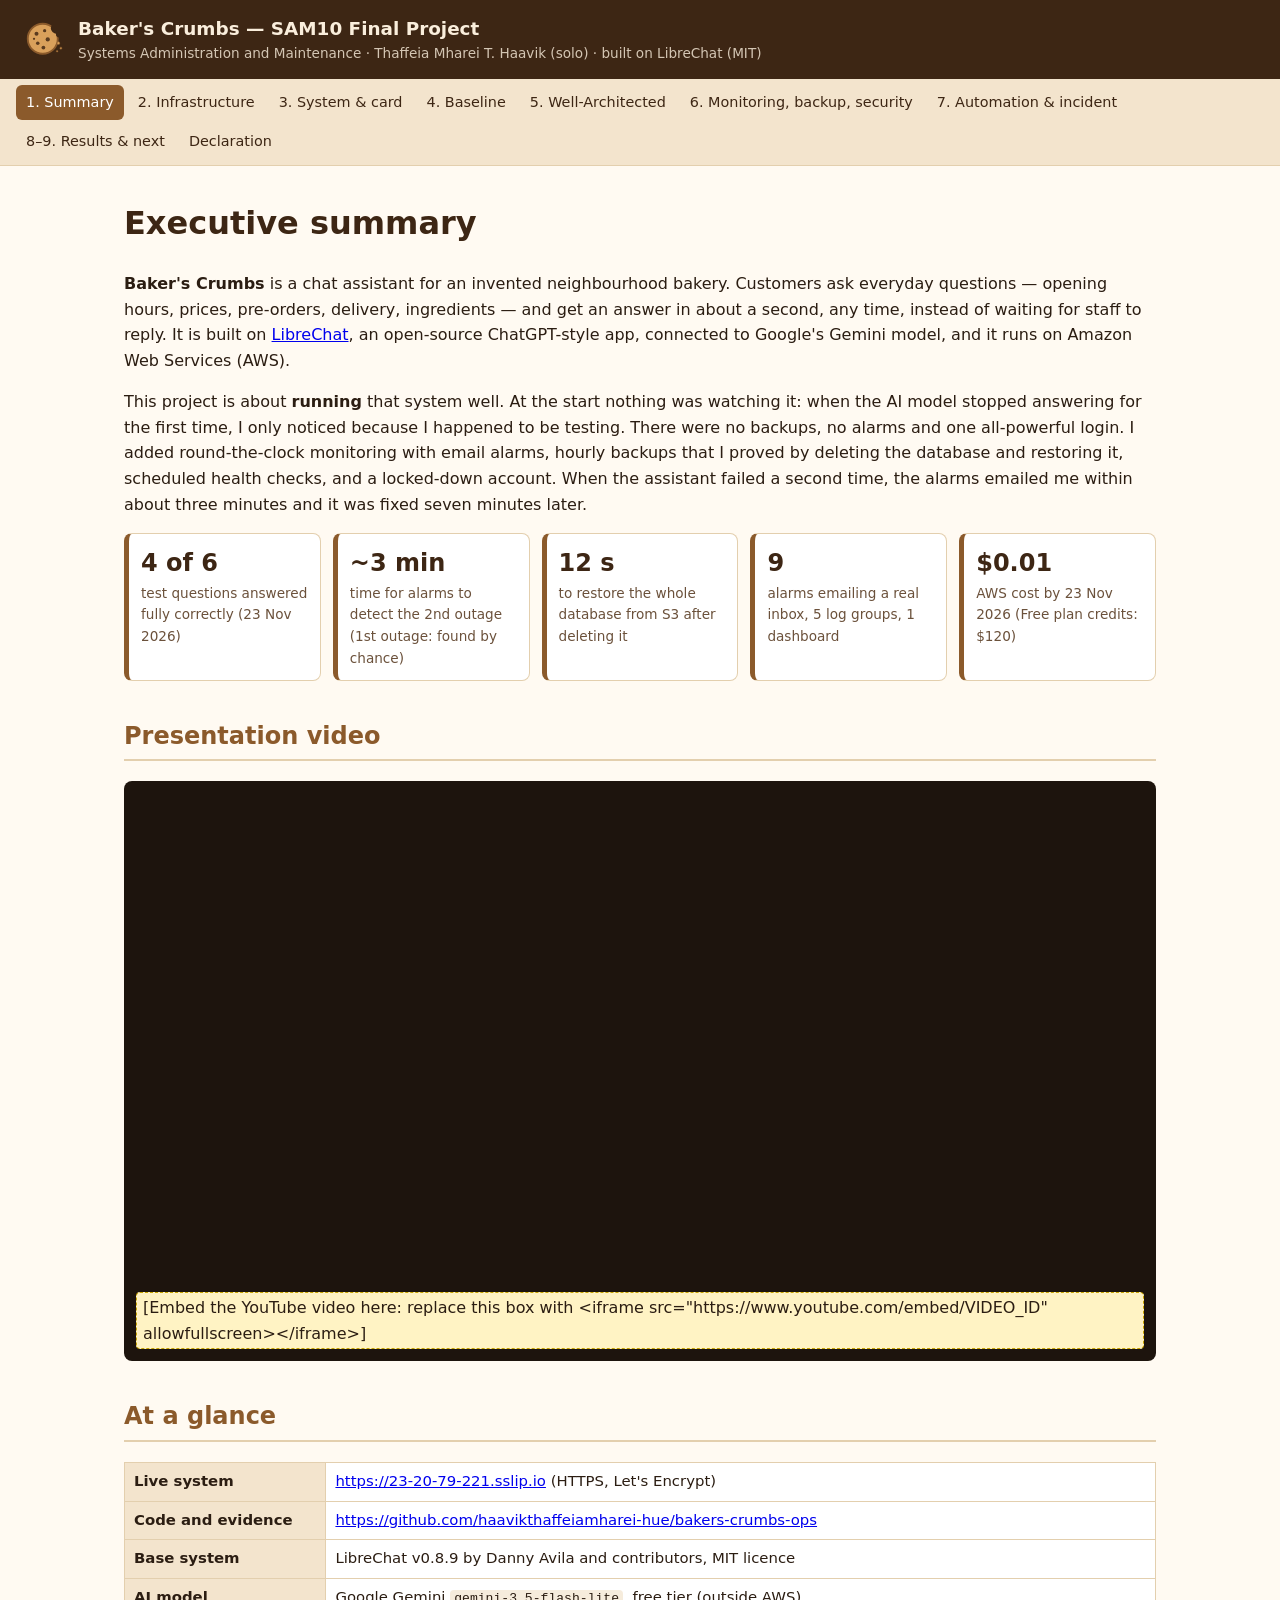
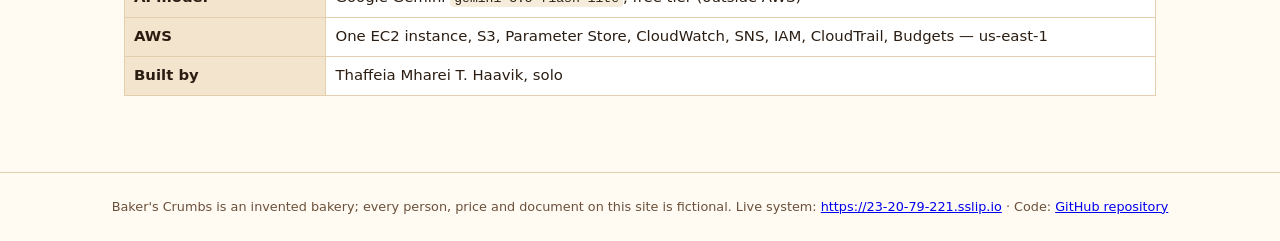
==== docs/index.html @ ab8a8edb "project website" ====
<!DOCTYPE html>
<html lang="en"><head><meta charset="utf-8"><meta name="viewport" content="width=device-width,initial-scale=1">
<title>Executive summary - Baker's Crumbs (SAM10)</title><link rel="icon" href="img/logo.svg"><link rel="stylesheet" href="style.css"></head>
<body><header><img src="img/logo.svg" alt="Baker's Crumbs logo"><div><div class="t">Baker's Crumbs &mdash; SAM10 Final Project</div>
<div class="s">Systems Administration and Maintenance &middot; Thaffeia Mharei T. Haavik (solo) &middot; built on LibreChat (MIT)</div></div></header>
<nav><a href="index.html" class=on>1. Summary</a><a href="architecture.html">2. Infrastructure</a><a href="system.html">3. System &amp; card</a><a href="baseline.html">4. Baseline</a><a href="well-architected.html">5. Well-Architected</a><a href="operations.html">6. Monitoring, backup, security</a><a href="automation-incident.html">7. Automation &amp; incident</a><a href="results.html">8&ndash;9. Results &amp; next</a><a href="declaration.html">Declaration</a></nav><main>

<h1>Executive summary</h1>
<p><b>Baker's Crumbs</b> is a chat assistant for an invented neighbourhood bakery. Customers ask everyday questions &mdash; opening hours, prices, pre-orders, delivery, ingredients &mdash; and get an answer in about a second, any time, instead of waiting for staff to reply. It is built on <a href="https://github.com/danny-avila/LibreChat">LibreChat</a>, an open-source ChatGPT-style app, connected to Google's Gemini model, and it runs on Amazon Web Services (AWS).</p>
<p>This project is about <b>running</b> that system well. At the start nothing was watching it: when the AI model stopped answering for the first time, I only noticed because I happened to be testing. There were no backups, no alarms and one all-powerful login. I added round-the-clock monitoring with email alarms, hourly backups that I proved by deleting the database and restoring it, scheduled health checks, and a locked-down account. When the assistant failed a second time, the alarms emailed me within about three minutes and it was fixed seven minutes later.</p>
<div class="kpis">
<div class="kpi"><div class="n">4 of 6</div><div class="l">test questions answered fully correctly (23 Nov 2026)</div></div>
<div class="kpi"><div class="n">~3 min</div><div class="l">time for alarms to detect the 2nd outage (1st outage: found by chance)</div></div>
<div class="kpi"><div class="n">12 s</div><div class="l">to restore the whole database from S3 after deleting it</div></div>
<div class="kpi"><div class="n">9</div><div class="l">alarms emailing a real inbox, 5 log groups, 1 dashboard</div></div>
<div class="kpi"><div class="n">$0.01</div><div class="l">AWS cost by 23 Nov 2026 (Free plan credits: $120)</div></div>
</div>
<h2>Presentation video</h2>
<div class="video"><span class="todo" style="position:absolute;inset:auto 12px 12px 12px">[Embed the YouTube video here: replace this box with &lt;iframe src="https://www.youtube.com/embed/VIDEO_ID" allowfullscreen&gt;&lt;/iframe&gt;]</span></div>
<h2>At a glance</h2>
<table><tr><th>Live system</th><td><a href="https://23-20-79-221.sslip.io">https://23-20-79-221.sslip.io</a> (HTTPS, Let's Encrypt)</td></tr>
<tr><th>Code and evidence</th><td><a href="https://github.com/haavikthaffeiamharei-hue/bakers-crumbs-ops">https://github.com/haavikthaffeiamharei-hue/bakers-crumbs-ops</a></td></tr>
<tr><th>Base system</th><td>LibreChat v0.8.9 by Danny Avila and contributors, MIT licence</td></tr>
<tr><th>AI model</th><td>Google Gemini <code>gemini-3.5-flash-lite</code>, free tier (outside AWS)</td></tr>
<tr><th>AWS</th><td>One EC2 instance, S3, Parameter Store, CloudWatch, SNS, IAM, CloudTrail, Budgets &mdash; us-east-1</td></tr>
<tr><th>Built by</th><td>Thaffeia Mharei T. Haavik, solo</td></tr></table>

</main><footer>Baker's Crumbs is an invented bakery; every person, price and document on this site is fictional. Live system: <a href="https://23-20-79-221.sslip.io">https://23-20-79-221.sslip.io</a> &middot; Code: <a href="https://github.com/haavikthaffeiamharei-hue/bakers-crumbs-ops">GitHub repository</a></footer></body></html>
---- docs/style.css ----
:root{--brown:#8B5A2B;--dark:#3D2614;--cream:#FFFAF2;--sand:#F3E4CD;--line:#E3CFAE;--ink:#2B1D12;--todo:#fff3c4}
*{box-sizing:border-box}body{margin:0;font-family:system-ui,-apple-system,"Segoe UI",Roboto,sans-serif;color:var(--ink);background:var(--cream);line-height:1.6}
header{background:var(--dark);color:#FAEEDC;padding:14px 24px;display:flex;align-items:center;gap:14px;flex-wrap:wrap}
header img{width:40px;height:40px}header .t{font-weight:700;font-size:1.15rem}header .s{opacity:.8;font-size:.85rem}
nav{background:var(--sand);border-bottom:1px solid var(--line);padding:6px 16px;display:flex;flex-wrap:wrap;gap:4px}
nav a{color:var(--dark);text-decoration:none;padding:6px 10px;border-radius:6px;font-size:.9rem}nav a:hover{background:#ead4b2}nav a.on{background:var(--brown);color:#fff}
main{max-width:1080px;margin:0 auto;padding:24px}
h1{color:var(--dark);margin-top:8px}h2{color:var(--brown);border-bottom:2px solid var(--line);padding-bottom:4px;margin-top:36px}h3{color:var(--dark)}
table{border-collapse:collapse;width:100%;margin:12px 0;background:#fff;font-size:.93rem}th,td{border:1px solid var(--line);padding:7px 9px;text-align:left;vertical-align:top}th{background:var(--sand)}
figure{margin:18px 0;background:#fff;border:1px solid var(--line);border-radius:8px;padding:10px}figure img{width:100%;height:auto;border-radius:4px;display:block}
figcaption{font-size:.88rem;color:#5c4532;margin-top:6px}figcaption b{color:var(--dark)}
.grid2{display:grid;grid-template-columns:1fr 1fr;gap:14px}@media(max-width:760px){.grid2{grid-template-columns:1fr}}
.kpis{display:grid;grid-template-columns:repeat(auto-fit,minmax(170px,1fr));gap:12px;margin:16px 0}
.kpi{background:#fff;border:1px solid var(--line);border-left:5px solid var(--brown);border-radius:8px;padding:10px 12px}.kpi .n{font-size:1.5rem;font-weight:700;color:var(--dark)}.kpi .l{font-size:.85rem;color:#6b513b}
code,pre{background:#f6ecdc;border-radius:4px;font-size:.88em}code{padding:1px 4px}pre{padding:10px;overflow:auto}
.note{background:#fff;border-left:5px solid var(--brown);padding:10px 14px;margin:14px 0}
.todo{background:var(--todo);border:1px dashed #c9a400;padding:2px 6px;border-radius:4px}
.ok{color:#1d7a3a;font-weight:600}.gap{color:#b3261e;font-weight:600}.adq{color:#a0650a;font-weight:600}
.video{position:relative;padding-top:56.25%;background:#1d140d;border-radius:8px;overflow:hidden}.video iframe{position:absolute;inset:0;width:100%;height:100%;border:0}
footer{text-align:center;font-size:.8rem;color:#6b513b;padding:24px;border-top:1px solid var(--line);margin-top:40px}
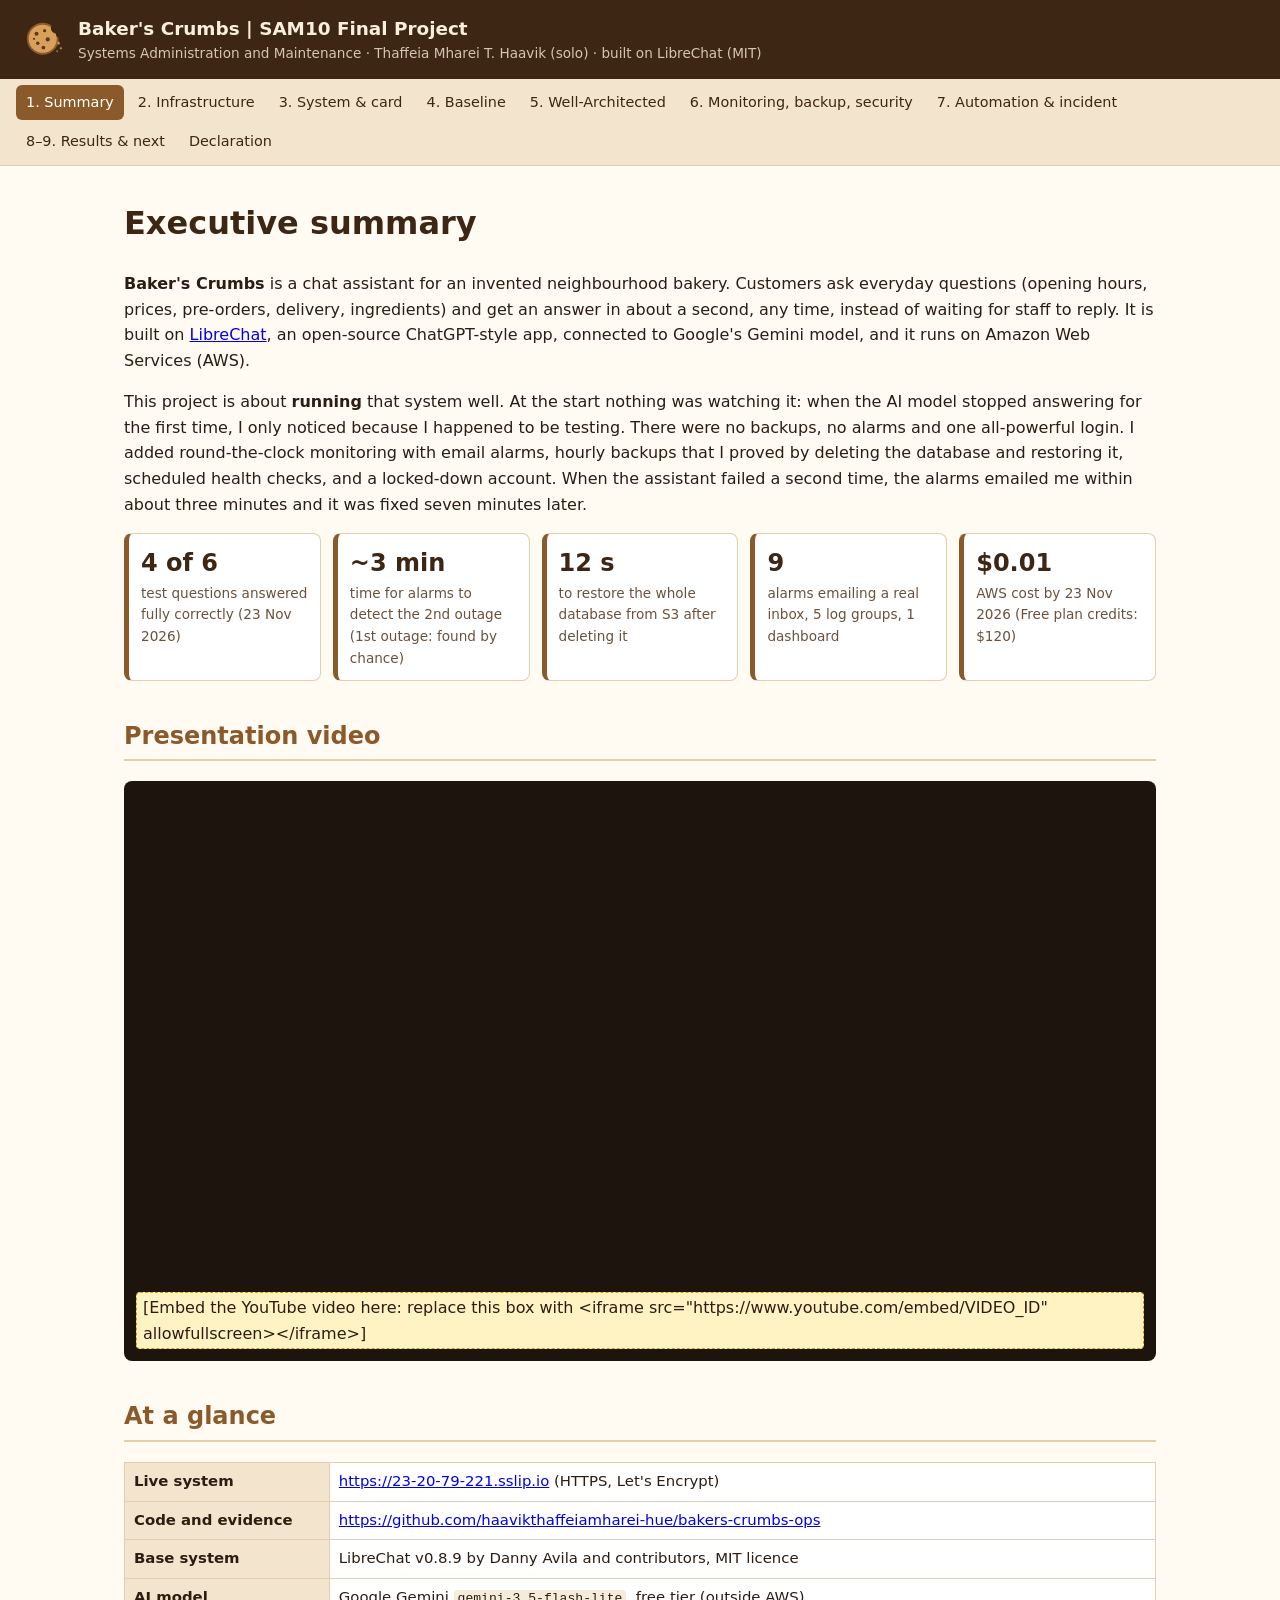
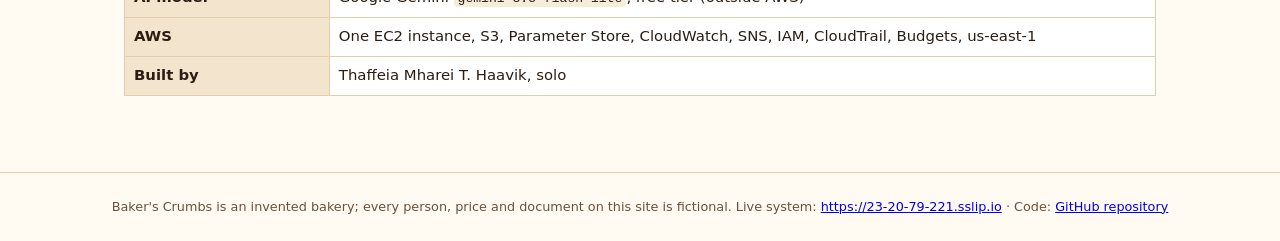
==== commit 798d91f8: "Add files via upload" ====
--- a/docs/index.html
+++ b/docs/index.html
@@ -1,12 +1,12 @@
 <!DOCTYPE html>
 <html lang="en"><head><meta charset="utf-8"><meta name="viewport" content="width=device-width,initial-scale=1">
 <title>Executive summary - Baker's Crumbs (SAM10)</title><link rel="icon" href="img/logo.svg"><link rel="stylesheet" href="style.css"></head>
-<body><header><img src="img/logo.svg" alt="Baker's Crumbs logo"><div><div class="t">Baker's Crumbs &mdash; SAM10 Final Project</div>
+<body><header><img src="img/logo.svg" alt="Baker's Crumbs logo"><div><div class="t">Baker's Crumbs | SAM10 Final Project</div>
 <div class="s">Systems Administration and Maintenance &middot; Thaffeia Mharei T. Haavik (solo) &middot; built on LibreChat (MIT)</div></div></header>
 <nav><a href="index.html" class=on>1. Summary</a><a href="architecture.html">2. Infrastructure</a><a href="system.html">3. System &amp; card</a><a href="baseline.html">4. Baseline</a><a href="well-architected.html">5. Well-Architected</a><a href="operations.html">6. Monitoring, backup, security</a><a href="automation-incident.html">7. Automation &amp; incident</a><a href="results.html">8&ndash;9. Results &amp; next</a><a href="declaration.html">Declaration</a></nav><main>
 
 <h1>Executive summary</h1>
-<p><b>Baker's Crumbs</b> is a chat assistant for an invented neighbourhood bakery. Customers ask everyday questions &mdash; opening hours, prices, pre-orders, delivery, ingredients &mdash; and get an answer in about a second, any time, instead of waiting for staff to reply. It is built on <a href="https://github.com/danny-avila/LibreChat">LibreChat</a>, an open-source ChatGPT-style app, connected to Google's Gemini model, and it runs on Amazon Web Services (AWS).</p>
+<p><b>Baker's Crumbs</b> is a chat assistant for an invented neighbourhood bakery. Customers ask everyday questions (opening hours, prices, pre-orders, delivery, ingredients) and get an answer in about a second, any time, instead of waiting for staff to reply. It is built on <a href="https://github.com/danny-avila/LibreChat">LibreChat</a>, an open-source ChatGPT-style app, connected to Google's Gemini model, and it runs on Amazon Web Services (AWS).</p>
 <p>This project is about <b>running</b> that system well. At the start nothing was watching it: when the AI model stopped answering for the first time, I only noticed because I happened to be testing. There were no backups, no alarms and one all-powerful login. I added round-the-clock monitoring with email alarms, hourly backups that I proved by deleting the database and restoring it, scheduled health checks, and a locked-down account. When the assistant failed a second time, the alarms emailed me within about three minutes and it was fixed seven minutes later.</p>
 <div class="kpis">
 <div class="kpi"><div class="n">4 of 6</div><div class="l">test questions answered fully correctly (23 Nov 2026)</div></div>
@@ -22,7 +22,7 @@
 <tr><th>Code and evidence</th><td><a href="https://github.com/haavikthaffeiamharei-hue/bakers-crumbs-ops">https://github.com/haavikthaffeiamharei-hue/bakers-crumbs-ops</a></td></tr>
 <tr><th>Base system</th><td>LibreChat v0.8.9 by Danny Avila and contributors, MIT licence</td></tr>
 <tr><th>AI model</th><td>Google Gemini <code>gemini-3.5-flash-lite</code>, free tier (outside AWS)</td></tr>
-<tr><th>AWS</th><td>One EC2 instance, S3, Parameter Store, CloudWatch, SNS, IAM, CloudTrail, Budgets &mdash; us-east-1</td></tr>
+<tr><th>AWS</th><td>One EC2 instance, S3, Parameter Store, CloudWatch, SNS, IAM, CloudTrail, Budgets, us-east-1</td></tr>
 <tr><th>Built by</th><td>Thaffeia Mharei T. Haavik, solo</td></tr></table>
 
 </main><footer>Baker's Crumbs is an invented bakery; every person, price and document on this site is fictional. Live system: <a href="https://23-20-79-221.sslip.io">https://23-20-79-221.sslip.io</a> &middot; Code: <a href="https://github.com/haavikthaffeiamharei-hue/bakers-crumbs-ops">GitHub repository</a></footer></body></html>
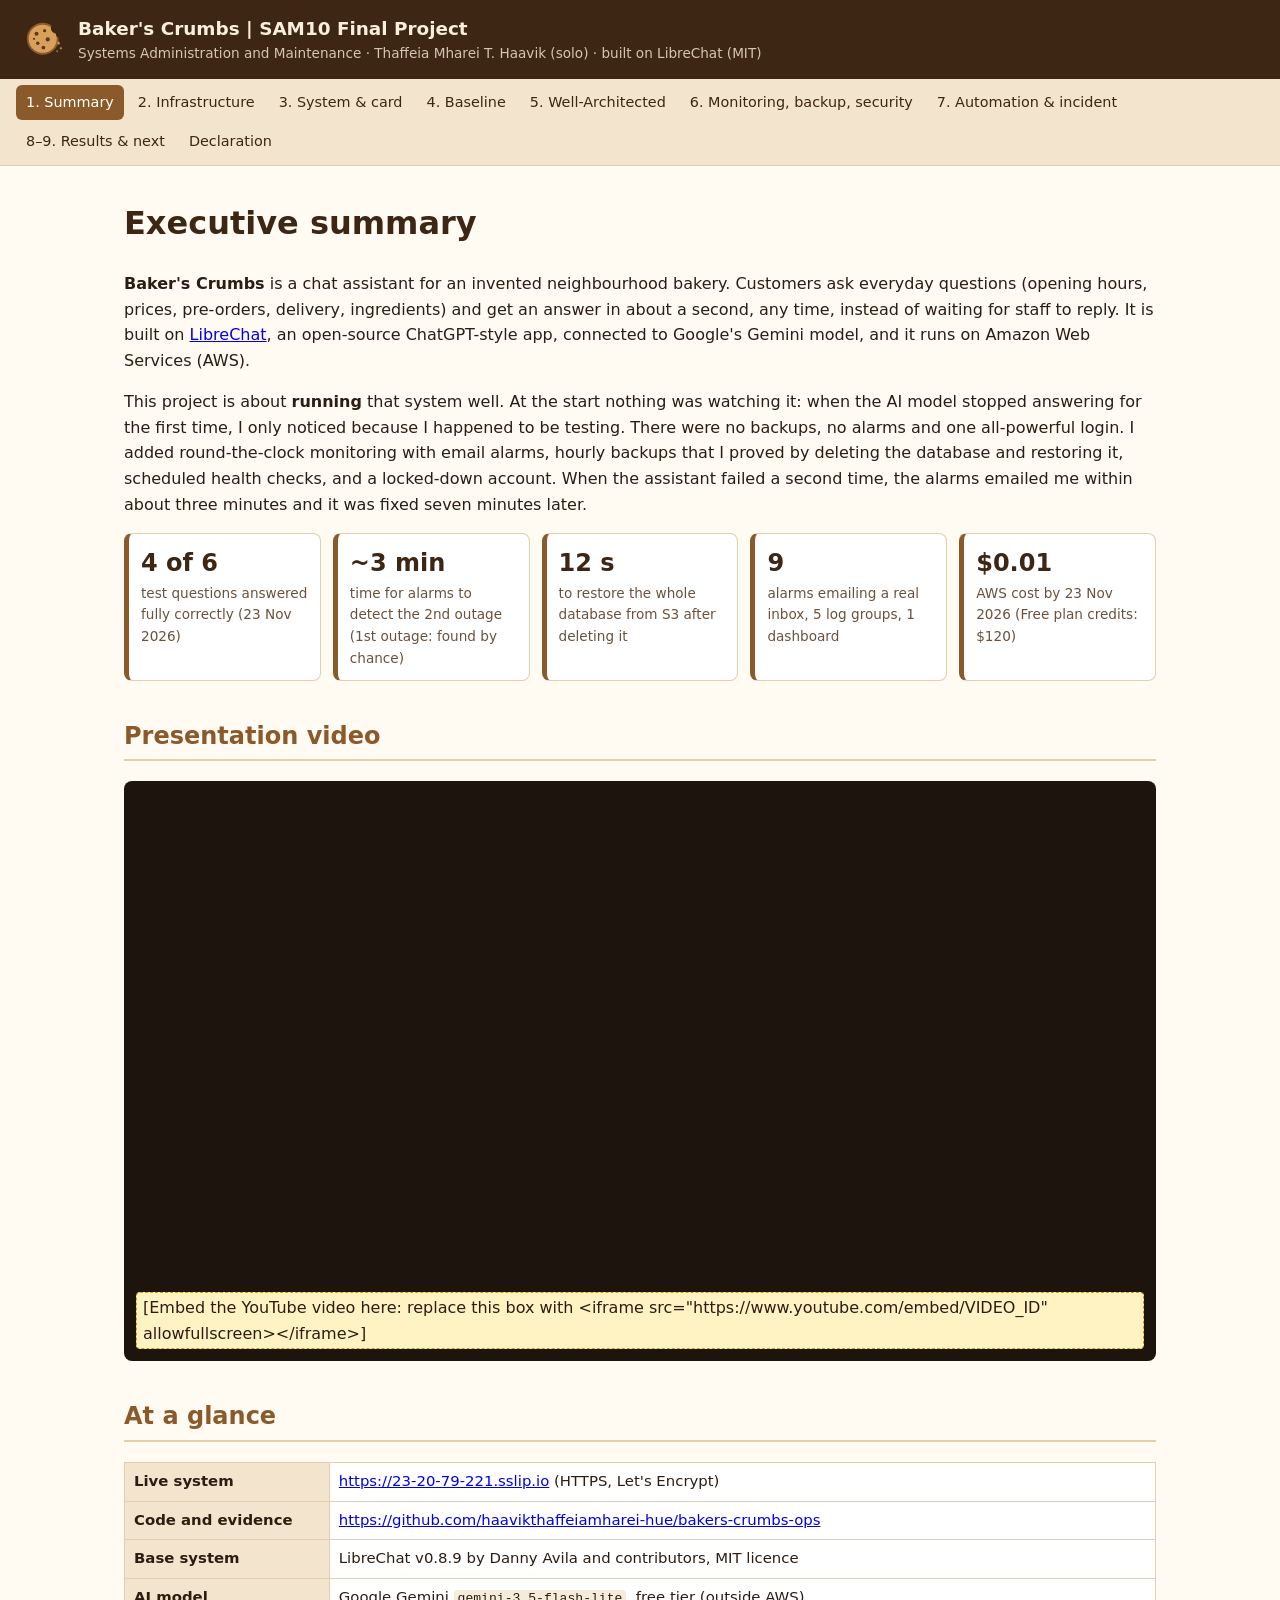
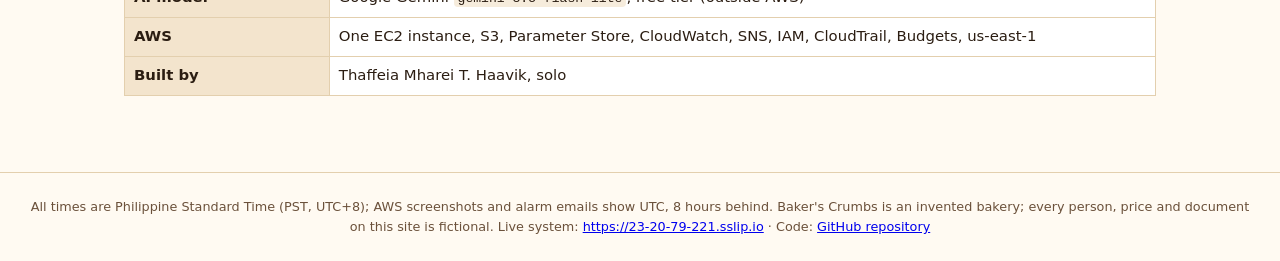
==== commit 8cc63426: "Add files via upload" ====
--- a/docs/index.html
+++ b/docs/index.html
@@ -25,4 +25,4 @@
 <tr><th>AWS</th><td>One EC2 instance, S3, Parameter Store, CloudWatch, SNS, IAM, CloudTrail, Budgets, us-east-1</td></tr>
 <tr><th>Built by</th><td>Thaffeia Mharei T. Haavik, solo</td></tr></table>
 
-</main><footer>Baker's Crumbs is an invented bakery; every person, price and document on this site is fictional. Live system: <a href="https://23-20-79-221.sslip.io">https://23-20-79-221.sslip.io</a> &middot; Code: <a href="https://github.com/haavikthaffeiamharei-hue/bakers-crumbs-ops">GitHub repository</a></footer></body></html>+</main><footer>All times are Philippine Standard Time (PST, UTC+8); AWS screenshots and alarm emails show UTC, 8 hours behind. Baker's Crumbs is an invented bakery; every person, price and document on this site is fictional. Live system: <a href="https://23-20-79-221.sslip.io">https://23-20-79-221.sslip.io</a> &middot; Code: <a href="https://github.com/haavikthaffeiamharei-hue/bakers-crumbs-ops">GitHub repository</a></footer></body></html>
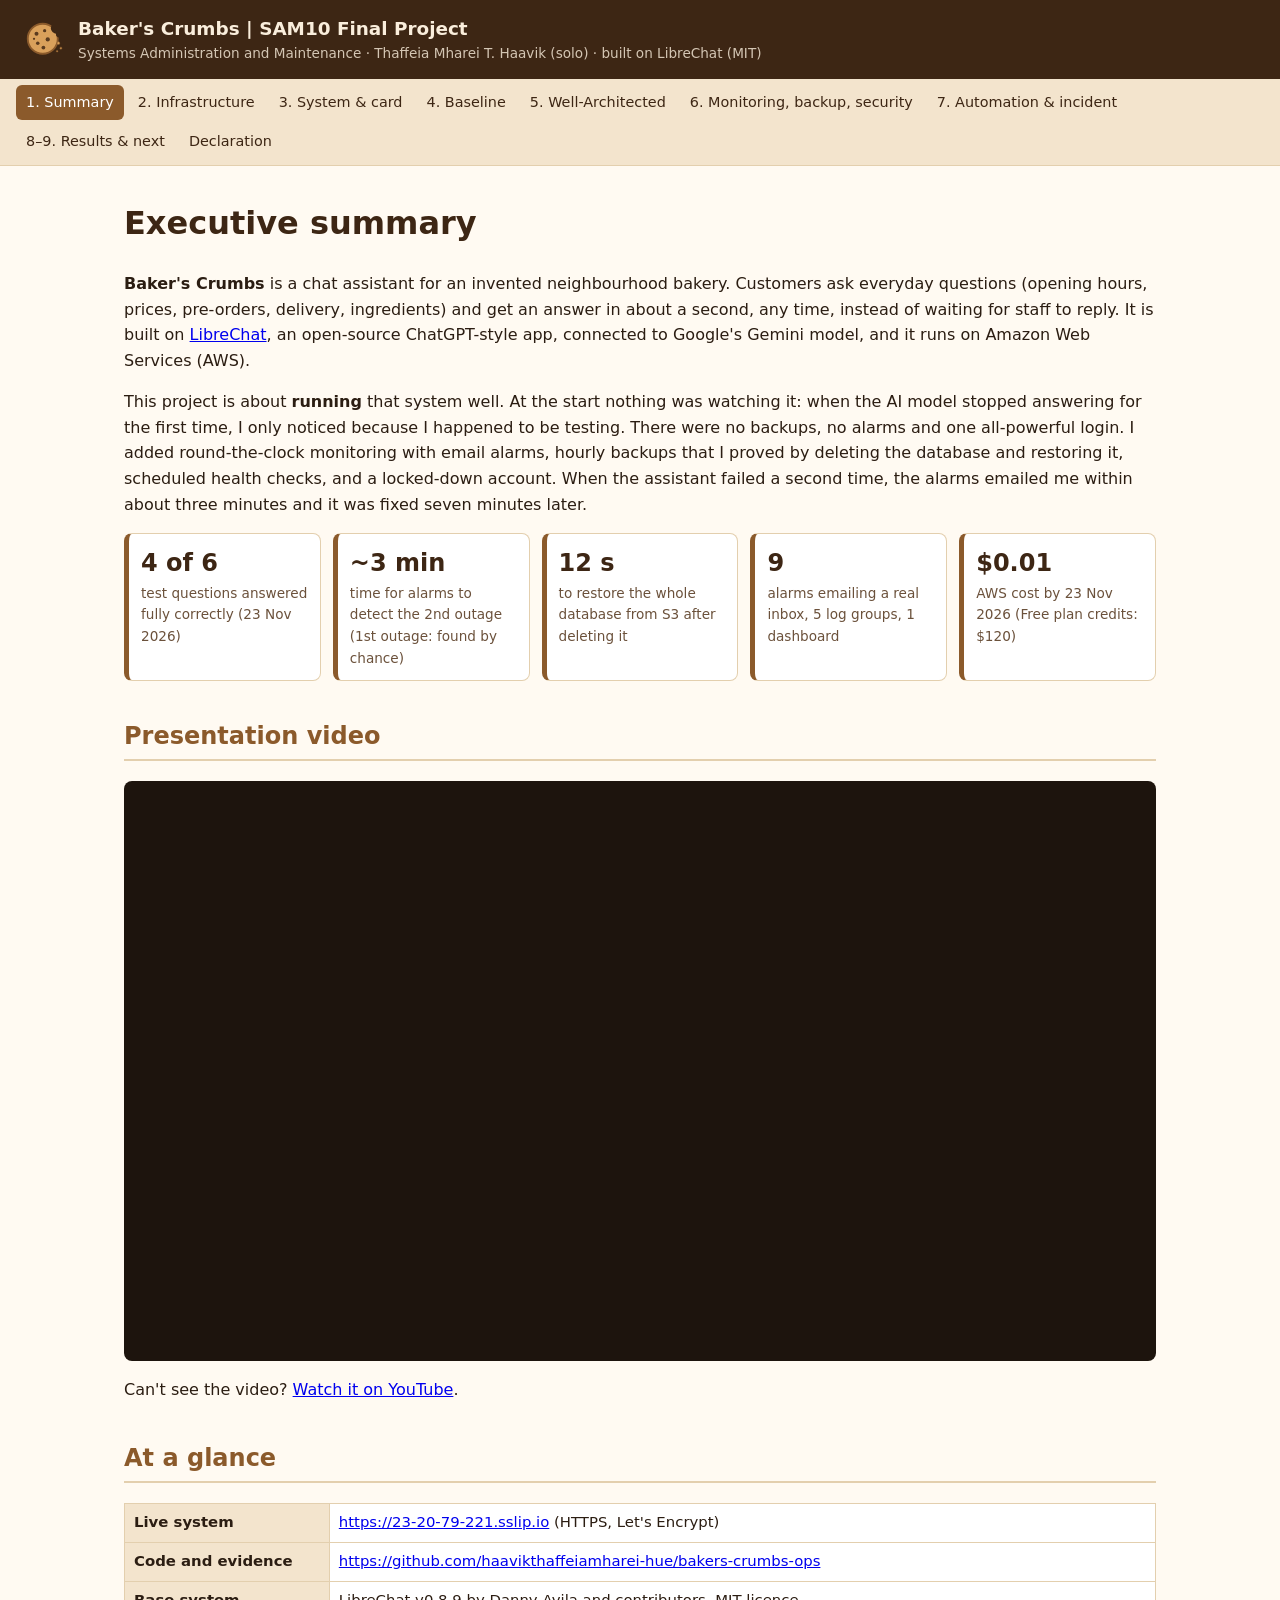
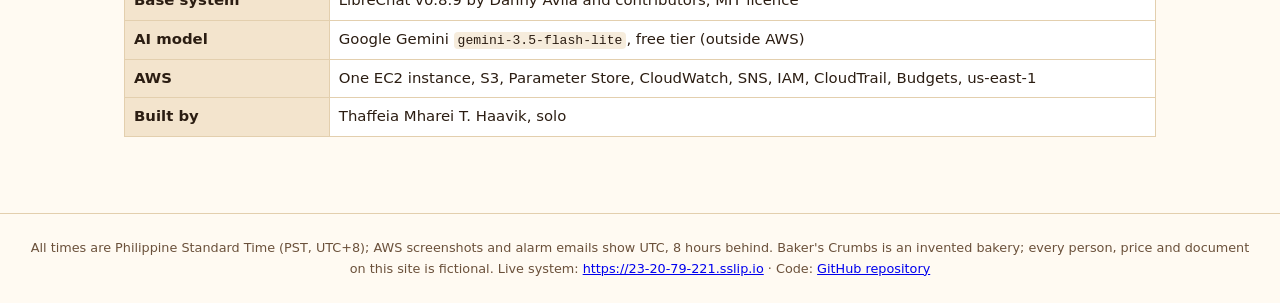
==== commit 8ffe2e6f: "Add files via upload" ====
--- a/docs/index.html
+++ b/docs/index.html
@@ -16,7 +16,8 @@
 <div class="kpi"><div class="n">$0.01</div><div class="l">AWS cost by 23 Nov 2026 (Free plan credits: $120)</div></div>
 </div>
 <h2>Presentation video</h2>
-<div class="video"><span class="todo" style="position:absolute;inset:auto 12px 12px 12px">[Embed the YouTube video here: replace this box with &lt;iframe src="https://www.youtube.com/embed/VIDEO_ID" allowfullscreen&gt;&lt;/iframe&gt;]</span></div>
+<div class="video"><iframe src="https://www.youtube-nocookie.com/embed/wQYMbfPvOsw" title="Baker's Crumbs - SAM10 Final Project presentation" allow="accelerometer; clipboard-write; encrypted-media; gyroscope; picture-in-picture; web-share" referrerpolicy="strict-origin-when-cross-origin" allowfullscreen></iframe></div>
+<p>Can't see the video? <a href="https://youtu.be/wQYMbfPvOsw">Watch it on YouTube</a>.</p>
 <h2>At a glance</h2>
 <table><tr><th>Live system</th><td><a href="https://23-20-79-221.sslip.io">https://23-20-79-221.sslip.io</a> (HTTPS, Let's Encrypt)</td></tr>
 <tr><th>Code and evidence</th><td><a href="https://github.com/haavikthaffeiamharei-hue/bakers-crumbs-ops">https://github.com/haavikthaffeiamharei-hue/bakers-crumbs-ops</a></td></tr>
